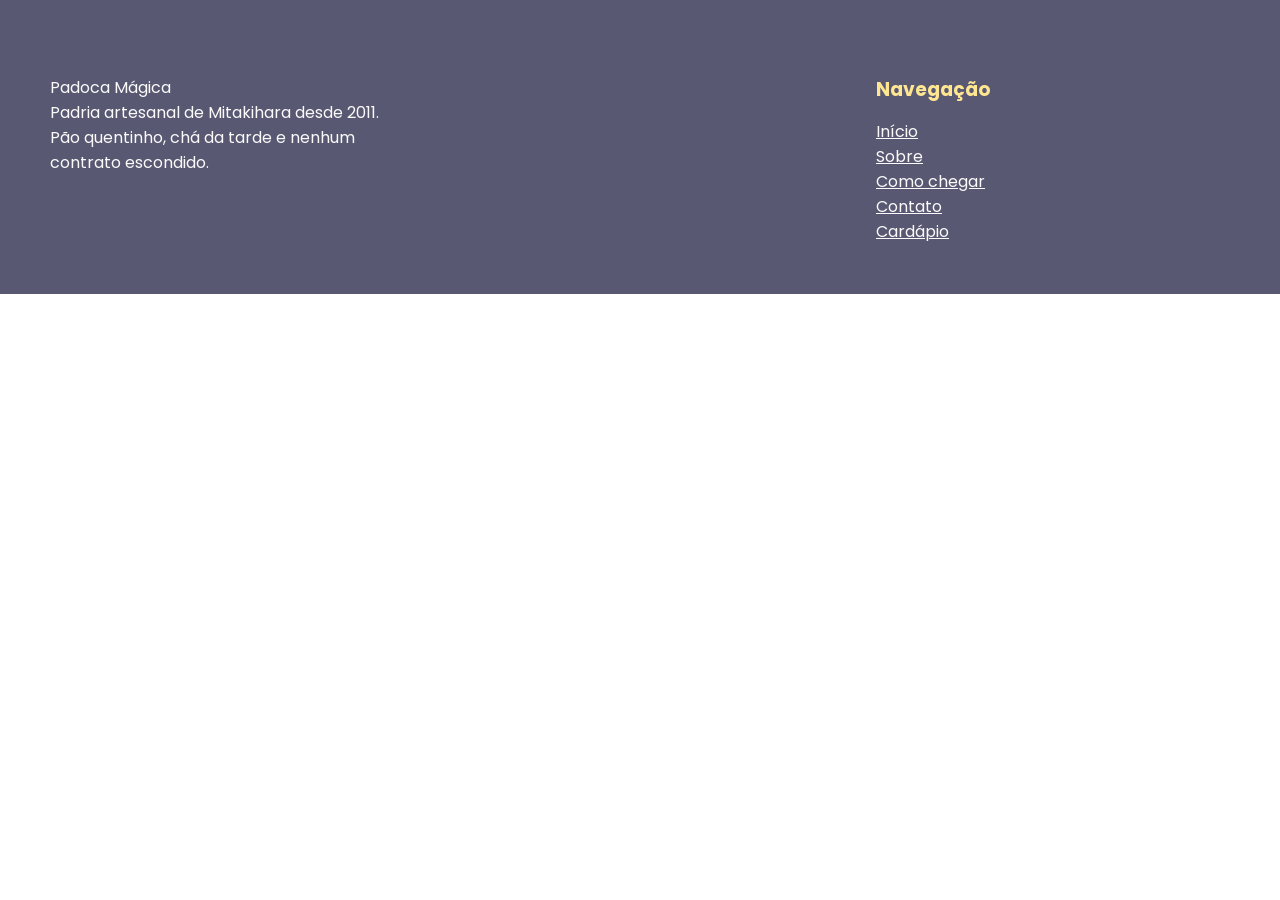
==== cardapio.html @ 5ad0eeea "Fazendo o carápio" ====
<!DOCTYPE html>
<html lang="en">
<head>
    <meta charset="UTF-8">
    <meta name="viewport" content="width=device-width, initial-scale=1.0">
    <title>Cardápio</title>
    <link rel="stylesheet" href="./css/cardapio.css" />
    <link rel="shortcut icon" href="./assets/img/LogoImage.png" type="image.png">
</head>
<body>
    <header id="header" class="header"></header>
    <nav class="navigation">
            <a href="./index.html#inicio">Início</a>
            <a href="./index.html#sobre">Sobre</a>
            <a href="./index.html#comochegar">Como chegar</a>
            <a href="./index.html#contato">Contato</a>
            <a href="./cardapio.html">Cardápio</a>
        </nav>
        </header>

        <main>

        </main>

        <footer id="footer" class="footer">
        <div class="rodapeContainer">
            <div class="rodapeColuna">
                <p class="logoRodape">Padoca Mágica</p>
                <p>Padria artesanal de Mitakihara desde 2011. Pão quentinho, chá da tarde e nenhum contrato escondido.</p>
        </div>
        <div class="rodapeColuna">
            <h3>Navegação</h3>
            <a href="./index.html#inicio">Início</a>
            <a href="./index.html#historia">Sobre</a>
            <a href="./index.html#comoChegar">Como chegar</a>
            <a href="./index.html#contato">Contato</a>
            <a href="./cardapio.html">Cardápio</a>
        </footer>

</body>
</html>
---- css/cardapio.css ----
@import url(home.css);
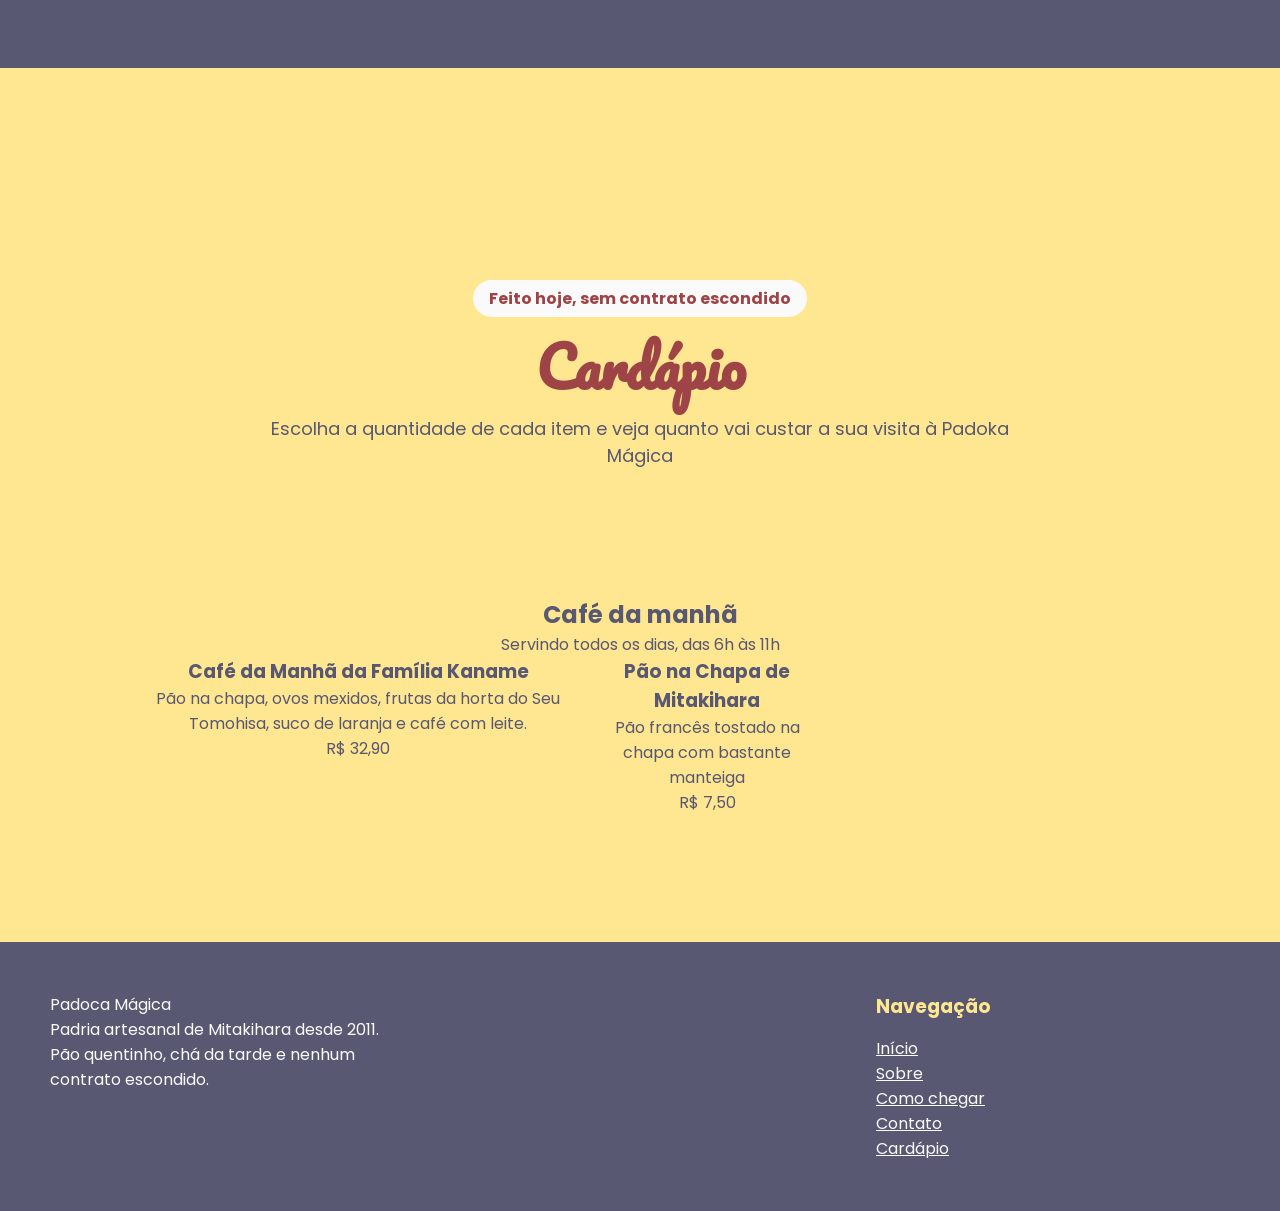
==== commit f2fdf125: "Continuando o cardapio" ====
--- a/cardapio.html
+++ b/cardapio.html
@@ -18,8 +18,36 @@
         </nav>
         </header>
 
-        <main>
+        <main id="content" class="cardapioTopo">
+            <section id="cardapioTopo" class="cardapioTopo">
+                <p class="cardapioTag">Feito hoje, sem contrato escondido</p>
+                <h1 class="cardapioTitulo">Cardápio</h1>
+                <p class="cardapioSubtitulo">Escolha a quantidade de cada item e veja quanto vai custar a sua visita à Padoka Mágica</p>
+            </section>
 
+        <form id="formCardapio" class="cardapioConteudo" action="#">
+            <div class="listaCategorias">
+                <section id="cafeDaManha" class="categoria">
+                    <div class="categoriaheader">
+                        <h2>Café da manhã</h2>
+                        <p>Servindo todos os dias, das 6h às 11h</p>
+                    </div>
+                    <div class="listaItens">
+                        <div class="item">
+                            <h3 class="itemNome">Café da Manhã da Família Kaname</h3>
+                            <p class="itemDescricao">Pão na chapa, ovos mexidos, frutas da horta do Seu Tomohisa, suco de laranja e café com leite.</p>
+                            <p class="itemPreco">R$ 32,90</p>
+                        </div>
+                    <div class="listaItens">
+                        <div class="item">
+                            <h3 class="itemNome">Pão na Chapa de Mitakihara</h3>
+                            <p class="itemDescricao">Pão francês tostado na chapa com bastante manteiga</p>
+                            <p class="itemPreco">R$ 7,50</p>
+                        </div>
+                    </div>
+                </section>
+            </div>
+         </form>
         </main>
 
         <footer id="footer" class="footer">
--- a/css/cardapio.css
+++ b/css/cardapio.css
@@ -1 +1,53 @@
-@import url(home.css);+@import url(layout.css);
+
+.cardapioTopo {
+    background-color: var(--cor-amarela);
+    text-align: center;
+    padding: calc(var(--altura-do-header) + 60px);
+}
+
+.cardapioTag {
+    background-color: var(--cor-branca);
+    color: var(--cor-vermelho);
+    font-weight: bold;
+
+    width: fit-content;
+    padding: 6px 16px;
+    margin: auto;
+    border-radius: 20px;
+}
+
+.cardapioTitulo {
+    color: var(--cor-vermelho);
+
+    font-family: 'Fonte Titulo';
+    font-size: 56px;
+}
+
+.cardapioSubtitulo {
+    font-size: large;
+    margin: auto;
+}
+
+.cardapioConteudo {
+    display: flex;
+    align-items: flex-start;
+}
+
+.listaCategorias {
+    display: flex;
+    flex-direction: column;
+}
+
+.categoriaHeader {
+    border-bottom: 3px solid var(--cor-azul);
+}
+
+.listaItens {
+    display: flex;
+    gap: 20px;
+}
+
+.item {
+    width: 45%;
+}
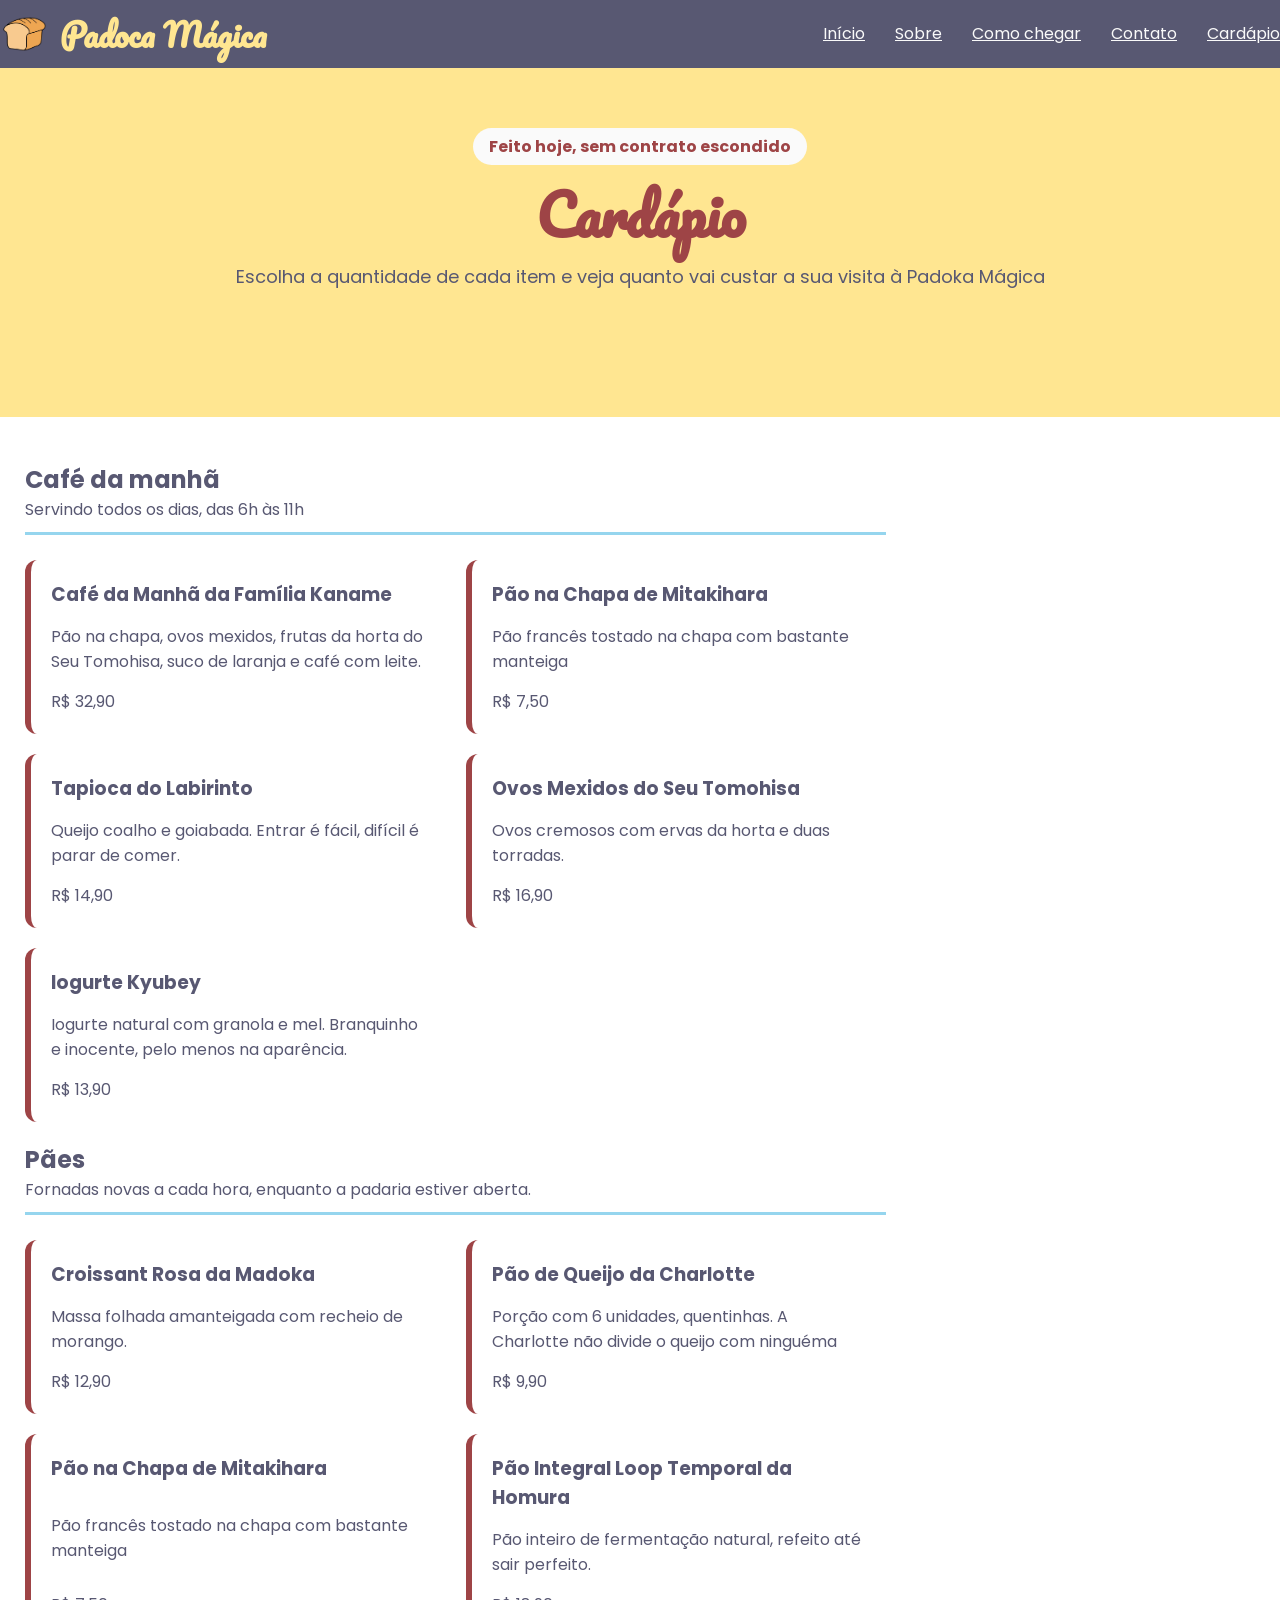
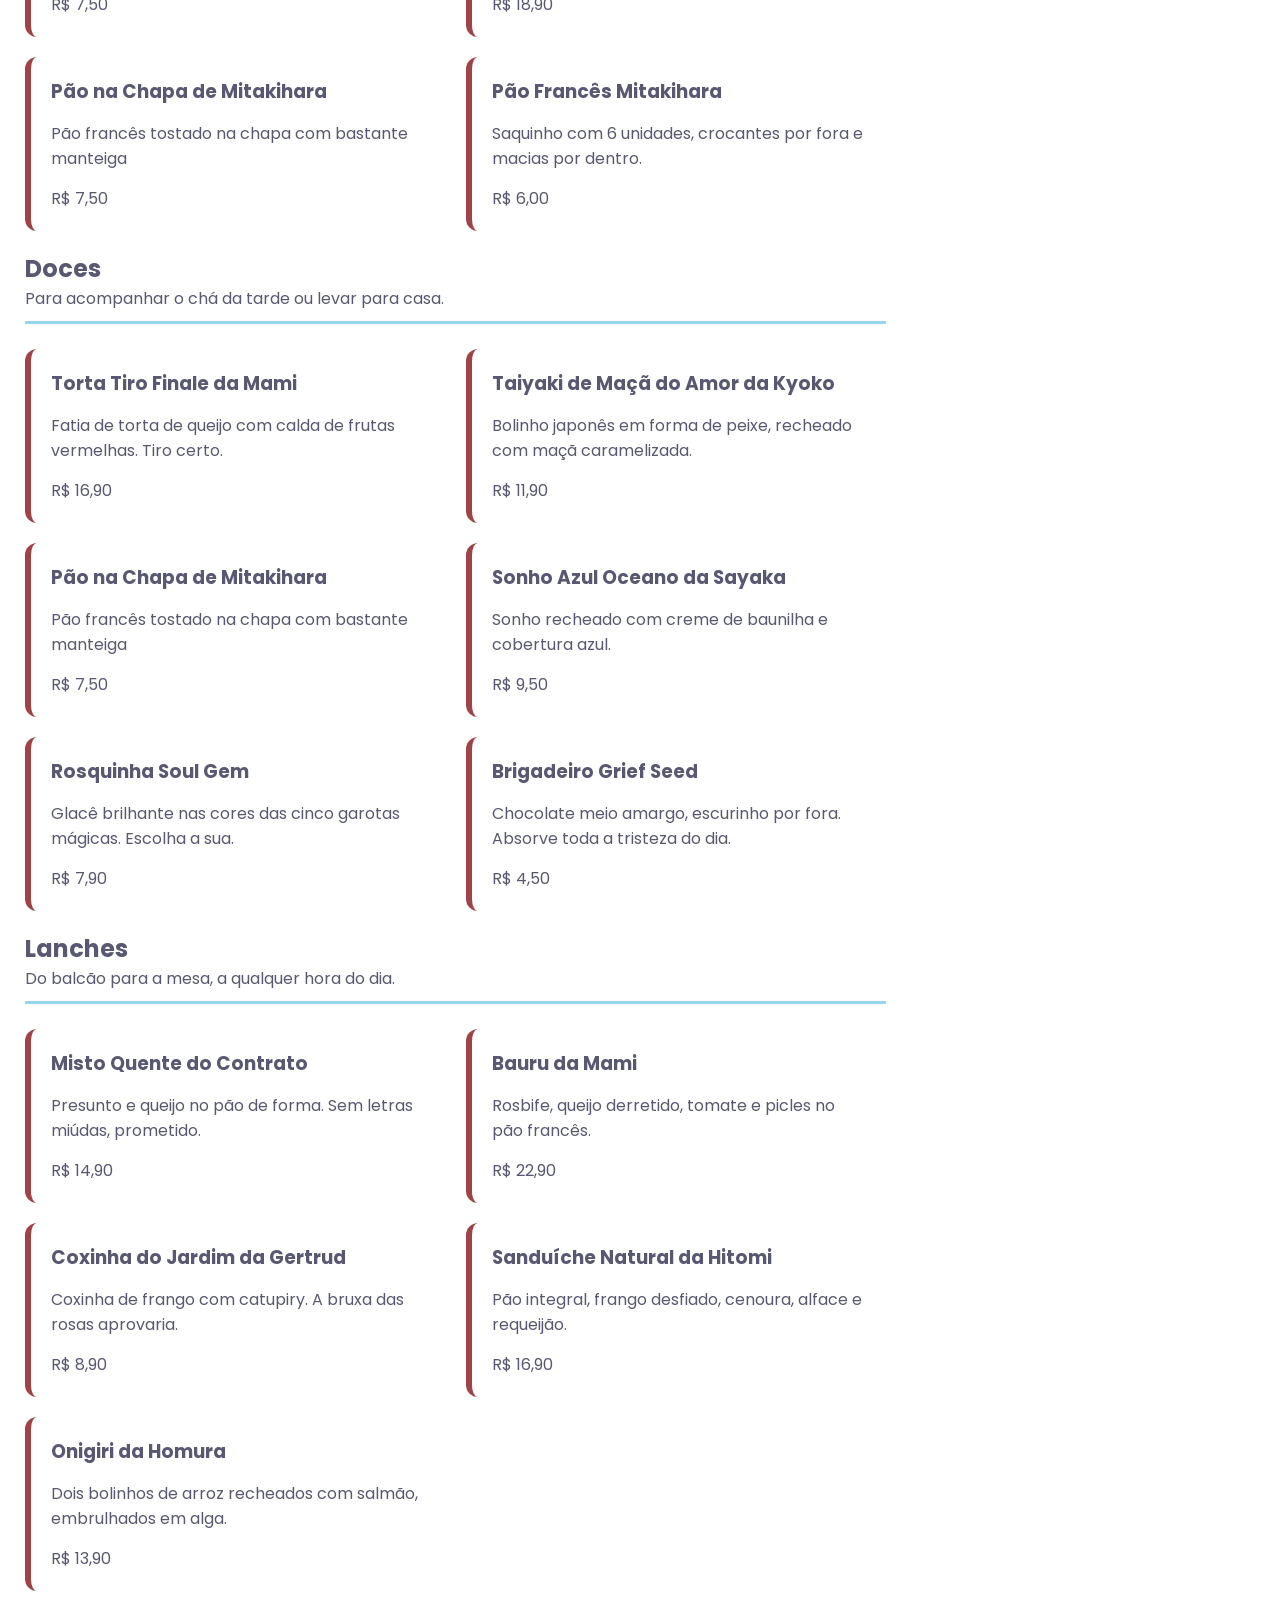
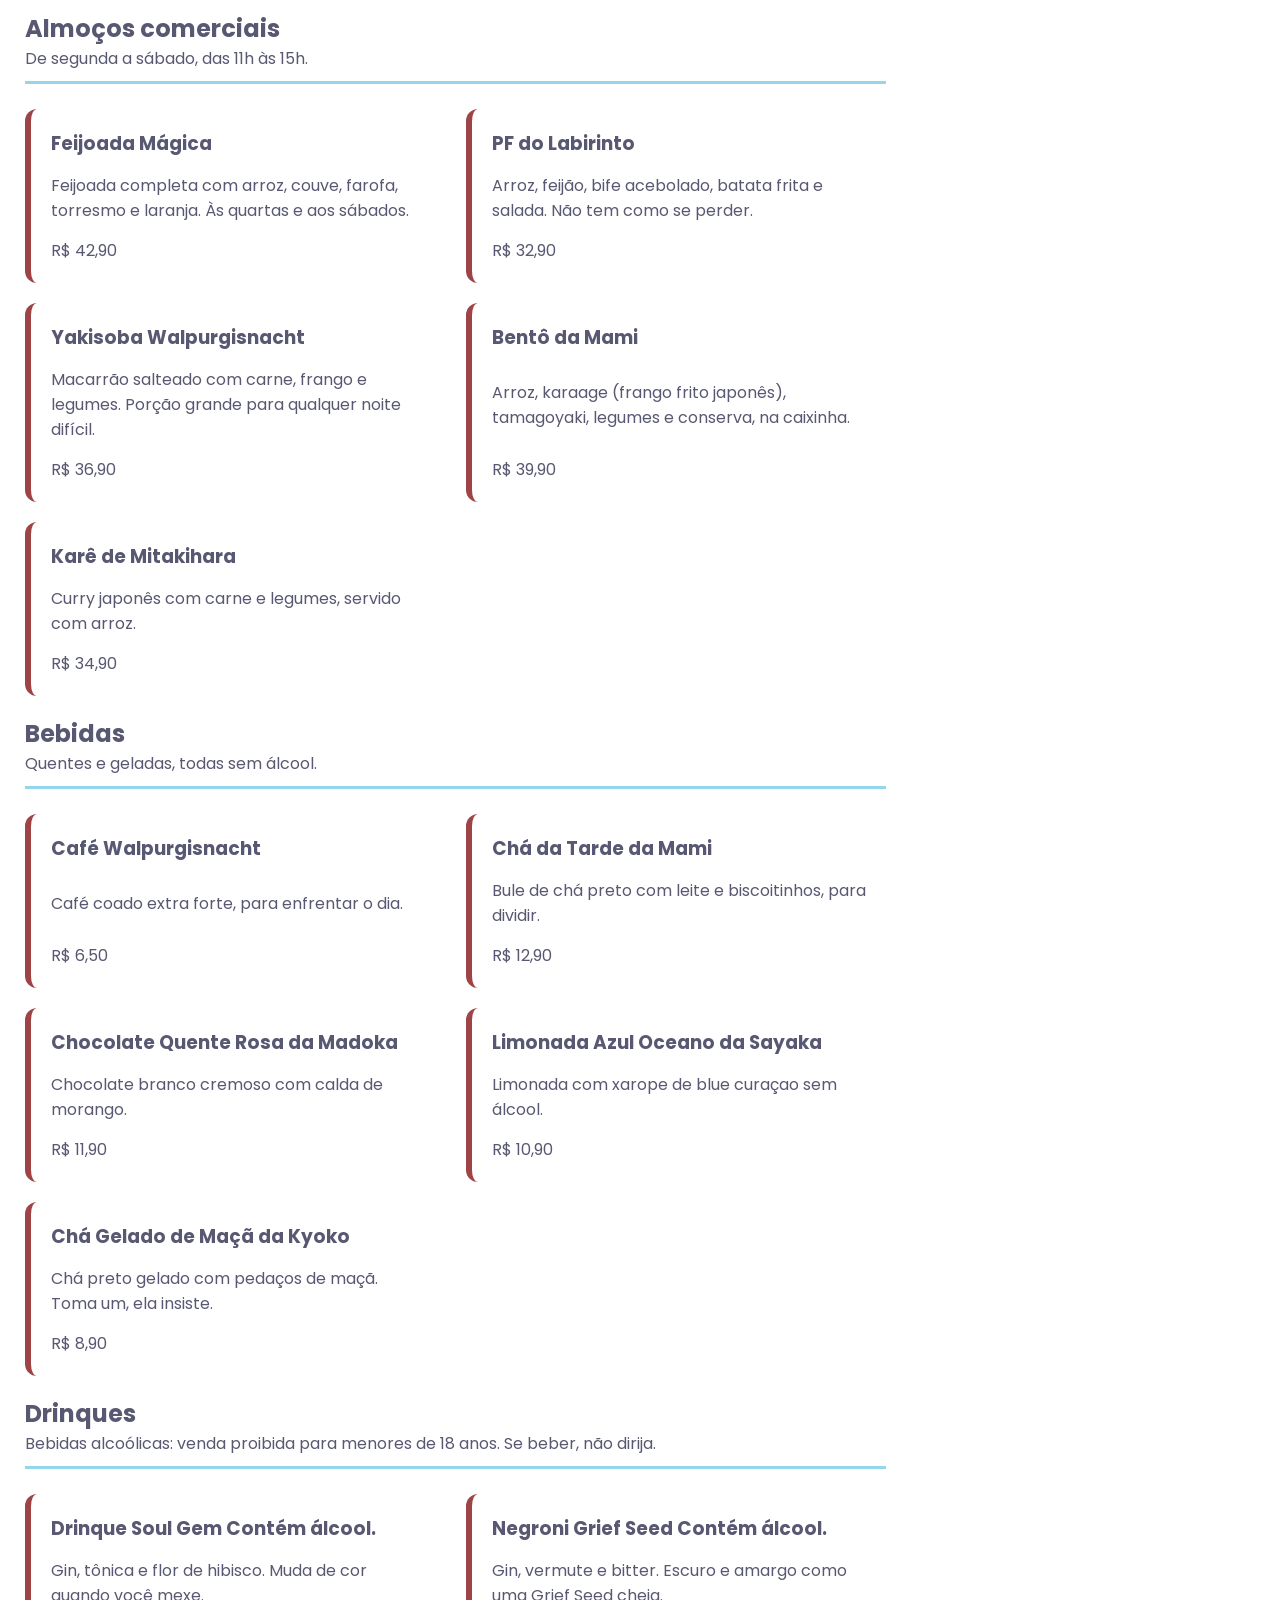
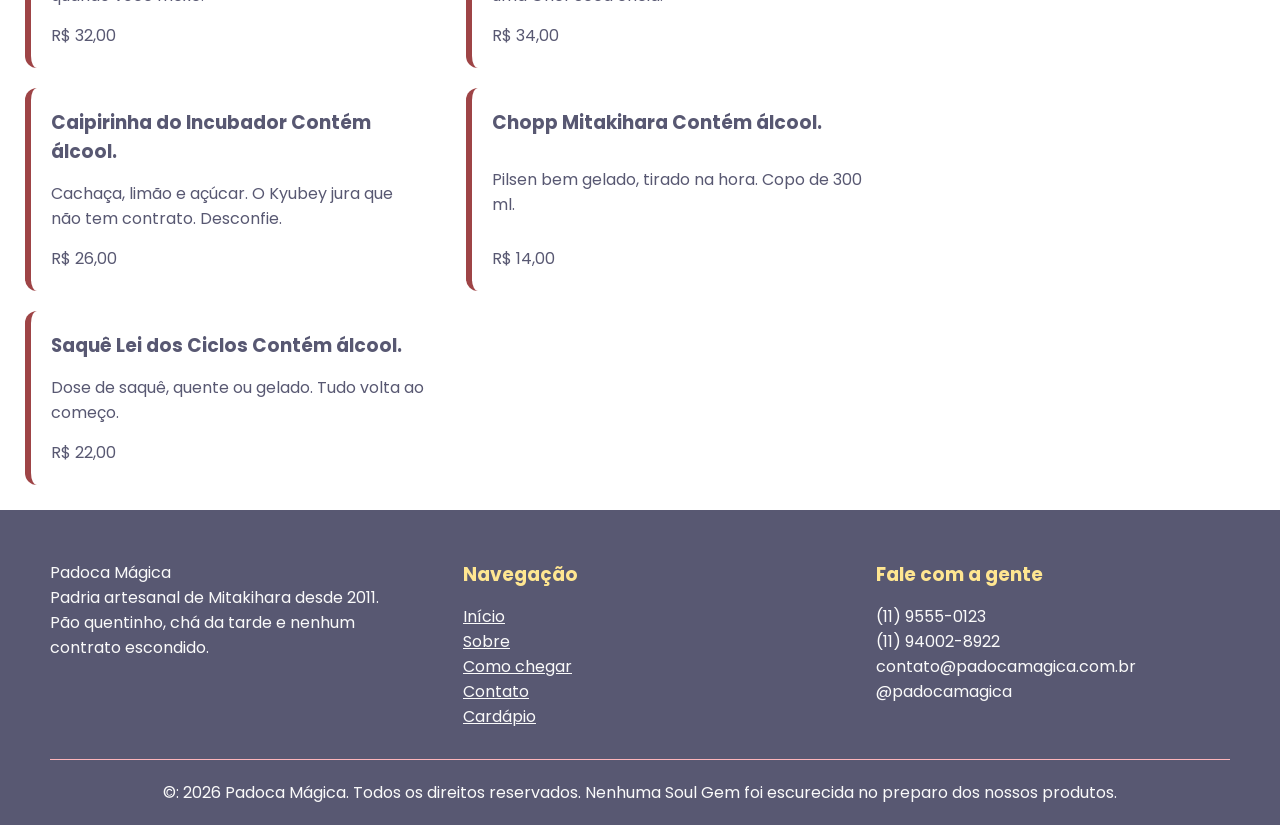
==== commit df750ee9: "Cardápio quase completo, falta detalhes" ====
--- a/cardapio.html
+++ b/cardapio.html
@@ -1,69 +1,380 @@
 <!DOCTYPE html>
-<html lang="en">
+<html lang="pt-BR">
+
 <head>
     <meta charset="UTF-8">
     <meta name="viewport" content="width=device-width, initial-scale=1.0">
     <title>Cardápio</title>
-    <link rel="stylesheet" href="./css/cardapio.css" />
-    <link rel="shortcut icon" href="./assets/img/LogoImage.png" type="image.png">
+    <link rel="stylesheet" href="./css/cardapio.css">
 </head>
+
 <body>
-    <header id="header" class="header"></header>
-    <nav class="navigation">
-            <a href="./index.html#inicio">Início</a>
-            <a href="./index.html#sobre">Sobre</a>
-            <a href="./index.html#comochegar">Como chegar</a>
-            <a href="./index.html#contato">Contato</a>
-            <a href="./cardapio.html">Cardápio</a>
+    <header id="header" class="header">
+        <div class="logoContainer">
+            <img src="./assets/img/LogoImage.png" alt="Logo da Padoca">
+            <h1>Padoca Mágica</h1>
+        </div>
+
+        <nav class="navigation">
+            <a href="./index.html#hero">Início</a>
+            <a href="./index.html#hero">Sobre</a>
+            <a href="./index.html#hero">Como chegar</a>
+            <a href="./index.html#hero">Contato</a>
+            <a href="">Cardápio</a>
         </nav>
-        </header>
-
-        <main id="content" class="cardapioTopo">
-            <section id="cardapioTopo" class="cardapioTopo">
-                <p class="cardapioTag">Feito hoje, sem contrato escondido</p>
-                <h1 class="cardapioTitulo">Cardápio</h1>
-                <p class="cardapioSubtitulo">Escolha a quantidade de cada item e veja quanto vai custar a sua visita à Padoka Mágica</p>
-            </section>
+    </header>
+
+    <main id="content" class="content">
+        <section id="cardapioTopo" class="cardapioTopo">
+            <p class="cardapioTag">Feito hoje, sem contrato escondido</p>
+            <h1 class="cardapioTitulo">Cardápio</h1>
+            <p class="cardapioSubtitulo">Escolha a quantidade de cada item e veja quanto vai custar a sua visita à
+                Padoka Mágica</p>
+        </section>
 
         <form id="formCardapio" class="cardapioConteudo" action="#">
             <div class="listaCategorias">
                 <section id="cafeDaManha" class="categoria">
-                    <div class="categoriaheader">
+                    <div class="categoriaHeader">
                         <h2>Café da manhã</h2>
                         <p>Servindo todos os dias, das 6h às 11h</p>
                     </div>
                     <div class="listaItens">
                         <div class="item">
                             <h3 class="itemNome">Café da Manhã da Família Kaname</h3>
-                            <p class="itemDescricao">Pão na chapa, ovos mexidos, frutas da horta do Seu Tomohisa, suco de laranja e café com leite.</p>
+                            <p class="itemDescricao">Pão na chapa, ovos mexidos, frutas da horta do Seu Tomohisa, suco
+                                de laranja e café com leite.</p>
                             <p class="itemPreco">R$ 32,90</p>
                         </div>
-                    <div class="listaItens">
                         <div class="item">
                             <h3 class="itemNome">Pão na Chapa de Mitakihara</h3>
                             <p class="itemDescricao">Pão francês tostado na chapa com bastante manteiga</p>
                             <p class="itemPreco">R$ 7,50</p>
                         </div>
+                        <div class="item">
+                            <h3 class="itemNome">Tapioca do Labirinto</h3>
+                            <p class="itemDescricao">Queijo coalho e goiabada. Entrar é fácil, difícil é parar de
+                                comer.</p>
+                            <p class="itemPreco">R$ 14,90</p>
+                        </div>
+                        <div class="item">
+                            <h3 class="itemNome">Ovos Mexidos do Seu Tomohisa</h3>
+                            <p class="itemDescricao">Ovos cremosos com ervas da horta e duas torradas.</p>
+                            <p class="itemPreco">R$ 16,90</p>
+                        </div>
+                        <div class="item">
+                            <h3 class="itemNome">Iogurte Kyubey</h3>
+                            <p class="itemDescricao">Iogurte natural com granola e mel. Branquinho e inocente, pelo
+                                menos na aparência.</p>
+                            <p class="itemPreco">R$ 13,90</p>
+                        </div>
+                    </div>
+                </section>
+
+
+                <section id="paes" class="categoria">
+                    <div class="categoriaHeader">
+                        <h2>Pães</h2>
+                        <p>Fornadas novas a cada hora, enquanto a padaria estiver aberta.</p>
+                    </div>
+                    <div class="listaItens">
+                        <div class="item">
+                            <h3 class="itemNome">Croissant Rosa da Madoka</h3>
+                            <p class="itemDescricao">Massa folhada amanteigada com recheio de morango.</p>
+                            <p class="itemPreco">R$ 12,90</p>
+                        </div>
+                        <div class="item">
+                            <h3 class="itemNome">Pão de Queijo da Charlotte</h3>
+                            <p class="itemDescricao">Porção com 6 unidades, quentinhas. A Charlotte não
+                                divide o queijo com ninguéma</p>
+                            <p class="itemPreco">R$ 9,90</p>
+                        </div>
+                        <div class="item">
+                            <h3 class="itemNome">Pão na Chapa de Mitakihara</h3>
+                            <p class="itemDescricao">Pão francês tostado na chapa com bastante manteiga</p>
+                            <p class="itemPreco">R$ 7,50</p>
+                        </div>
+                        <div class="item">
+                            <h3 class="itemNome">Pão Integral Loop Temporal da Homura</h3>
+                            <p class="itemDescricao">Pão inteiro de fermentação natural, refeito até sair
+                                perfeito.</p>
+                            <p class="itemPreco">R$ 18,90</p>
+                        </div>
+                        <div class="item">
+                            <h3 class="itemNome">Pão na Chapa de Mitakihara</h3>
+                            <p class="itemDescricao">Pão francês tostado na chapa com bastante manteiga</p>
+                            <p class="itemPreco">R$ 7,50</p>
+                        </div>
+                        <div class="item">
+                            <h3 class="itemNome">Pão Francês Mitakihara</h3>
+                            <p class="itemDescricao">Saquinho com 6 unidades, crocantes por fora e macias
+                                por dentro.</p>
+                            <p class="itemPreco">R$ 6,00</p>
+                        </div>
+                    </div>
+                </section>
+
+
+                <section id="doces" class="categoria">
+                    <div class="categoriaHeader">
+                        <h2>Doces</h2>
+                        <p>Para acompanhar o chá da tarde ou levar para casa.</p>
+                    </div>
+                    <div class="listaItens">
+                        <div class="item">
+                            <h3 class="itemNome">Torta Tiro Finale da Mami</h3>
+                            <p class="itemDescricao">Fatia de torta de queijo com calda de frutas
+                                vermelhas. Tiro certo.</p>
+                            <p class="itemPreco">R$ 16,90</p>
+                        </div>
+                        <div class="item">
+                            <h3 class="itemNome">Taiyaki de Maçã do Amor da Kyoko</h3>
+                            <p class="itemDescricao">Bolinho japonês em forma de peixe, recheado com
+                                maçã caramelizada.</p>
+                            <p class="itemPreco">R$ 11,90</p>
+                        </div>
+                        <div class="item">
+                            <h3 class="itemNome">Pão na Chapa de Mitakihara</h3>
+                            <p class="itemDescricao">Pão francês tostado na chapa com bastante
+                                manteiga</p>
+                            <p class="itemPreco">R$ 7,50</p>
+                        </div>
+                        <div class="item">
+                            <h3 class="itemNome">Sonho Azul Oceano da Sayaka</h3>
+                            <p class="itemDescricao">Sonho recheado com creme de baunilha e
+                                cobertura azul.</p>
+                            <p class="itemPreco">R$ 9,50</p>
+                        </div>
+                        <div class="item">
+                            <h3 class="itemNome">Rosquinha Soul Gem</h3>
+                            <p class="itemDescricao">Glacê brilhante nas cores das cinco garotas
+                                mágicas. Escolha a sua.</p>
+                            <p class="itemPreco">R$ 7,90</p>
+                        </div>
+                        <div class="item">
+                            <h3 class="itemNome">Brigadeiro Grief Seed</h3>
+                            <p class="itemDescricao">Chocolate meio amargo, escurinho por fora.
+                                Absorve toda a tristeza do dia.</p>
+                            <p class="itemPreco">R$ 4,50</p>
+                        </div>
+                    </div>
+                </section>
+
+
+                <section id="lanches" class="categoria">
+                    <div class="categoriaHeader">
+                        <h2>Lanches</h2>
+                        <p>Do balcão para a mesa, a qualquer hora do dia.</p>
+                    </div>
+                    <div class="listaItens">
+                        <div class="item">
+                            <h3 class="itemNome">Misto Quente do Contrato</h3>
+                            <p class="itemDescricao">Presunto e queijo no pão de forma. Sem
+                                letras miúdas, prometido.</p>
+                            <p class="itemPreco">R$ 14,90</p>
+                        </div>
+                        <div class="item">
+                            <h3 class="itemNome">Bauru da Mami</h3>
+                            <p class="itemDescricao">Rosbife, queijo derretido, tomate e
+                                picles no pão francês.</p>
+                            <p class="itemPreco">R$ 22,90</p>
+                        </div>
+                        <div class="item">
+                            <h3 class="itemNome">Coxinha do Jardim da Gertrud</h3>
+                            <p class="itemDescricao">Coxinha de frango com catupiry. A bruxa
+                                das rosas aprovaria.</p>
+                            <p class="itemPreco">R$ 8,90</p>
+                        </div>
+                        <div class="item">
+                            <h3 class="itemNome">Sanduíche Natural da Hitomi</h3>
+                            <p class="itemDescricao">Pão integral, frango desfiado, cenoura,
+                                alface e requeijão.</p>
+                            <p class="itemPreco">R$ 16,90</p>
+                        </div>
+                        <div class="item">
+                            <h3 class="itemNome">Onigiri da Homura</h3>
+                            <p class="itemDescricao">Dois bolinhos de arroz recheados com
+                                salmão, embrulhados em alga.</p>
+                            <p class="itemPreco">R$ 13,90</p>
+                        </div>
+                    </div>
+                </section>
+
+
+                <section id="almoco" class="categoria">
+                    <div class="categoriaHeader">
+                        <h2>Almoços comerciais</h2>
+                        <p>De segunda a sábado, das 11h às 15h.</p>
+                    </div>
+                    <div class="listaItens">
+                        <div class="item">
+                            <h3 class="itemNome">Feijoada Mágica</h3>
+                            <p class="itemDescricao">Feijoada completa com arroz,
+                                couve, farofa, torresmo e laranja. Às quartas e aos
+                                sábados.</p>
+                            <p class="itemPreco">R$ 42,90</p>
+                        </div>
+                        <div class="item">
+                            <h3 class="itemNome">PF do Labirinto</h3>
+                            <p class="itemDescricao">Arroz, feijão, bife acebolado,
+                                batata frita e salada. Não tem como se perder.</p>
+                            <p class="itemPreco">R$ 32,90</p>
+                        </div>
+                        <div class="item">
+                            <h3 class="itemNome">Yakisoba Walpurgisnacht</h3>
+                            <p class="itemDescricao">Macarrão salteado com carne,
+                                frango e legumes. Porção grande para qualquer noite
+                                difícil.</p>
+                            <p class="itemPreco">R$ 36,90</p>
+                        </div>
+                        <div class="item">
+                            <h3 class="itemNome">Bentô da Mami</h3>
+                            <p class="itemDescricao">Arroz, karaage (frango frito
+                                japonês), tamagoyaki, legumes e conserva, na
+                                caixinha.</p>
+                            <p class="itemPreco">R$ 39,90</p>
+                        </div>
+                        <div class="item">
+                            <h3 class="itemNome">Karê de Mitakihara</h3>
+                            <p class="itemDescricao">Curry japonês com carne e
+                                legumes, servido com arroz.</p>
+                            <p class="itemPreco">R$ 34,90</p>
+                        </div>
+                    </div>
+                </section>
+
+
+                <section id="bebidas" class="categoria">
+                    <div class="categoriaHeader">
+                        <h2>Bebidas</h2>
+                        <p>Quentes e geladas, todas sem álcool.</p>
+                    </div>
+                    <div class="listaItens">
+                        <div class="item">
+                            <h3 class="itemNome">Café Walpurgisnacht</h3>
+                            <p class="itemDescricao">Café coado extra forte,
+                                para enfrentar o dia.</p>
+                            <p class="itemPreco">R$ 6,50</p>
+                        </div>
+                        <div class="item">
+                            <h3 class="itemNome">Chá da Tarde da Mami</h3>
+                            <p class="itemDescricao">Bule de chá preto com
+                                leite e biscoitinhos, para dividir.</p>
+                            <p class="itemPreco">R$ 12,90</p>
+                        </div>
+                        <div class="item">
+                            <h3 class="itemNome">Chocolate Quente Rosa da
+                                Madoka</h3>
+                            <p class="itemDescricao">Chocolate branco
+                                cremoso com calda de morango.</p>
+                            <p class="itemPreco">R$ 11,90</p>
+                        </div>
+                        <div class="item">
+                            <h3 class="itemNome">Limonada Azul Oceano da
+                                Sayaka</h3>
+                            <p class="itemDescricao">Limonada com xarope de
+                                blue curaçao sem álcool.</p>
+                            <p class="itemPreco">R$ 10,90</p>
+                        </div>
+                        <div class="item">
+                            <h3 class="itemNome">Chá Gelado de Maçã da Kyoko
+                            </h3>
+                            <p class="itemDescricao">Chá preto gelado com
+                                pedaços de maçã. Toma um, ela insiste.</p>
+                            <p class="itemPreco">R$ 8,90</p>
+                        </div>
+                    </div>
+                </section>
+
+
+                <section id="drinques" class="categoria">
+                    <div class="categoriaHeader">
+                        <h2>Drinques</h2>
+                        <p>Bebidas alcoólicas: venda
+                            proibida para menores de 18
+                            anos. Se beber, não dirija.</p>
+                    </div>
+                    <div class="listaItens">
+                        <div class="item">
+                            <h3 class="itemNome">Drinque Soul
+                                Gem
+                                Contém álcool.</h3>
+                            <p class="itemDescricao">Gin, tônica
+                                e flor de hibisco. Muda de cor
+                                quando você mexe.</p>
+                            <p class="itemPreco">R$ 32,00</p>
+                        </div>
+                        <div class="item">
+                            <h3 class="itemNome">Negroni Grief
+                                Seed
+                                Contém álcool.</h3>
+                            <p class="itemDescricao">Gin,
+                                vermute e bitter. Escuro e
+                                amargo como uma Grief Seed
+                                cheia.</p>
+                            <p class="itemPreco">R$ 34,00</p>
+                        </div>
+                        <div class="item">
+                            <h3 class="itemNome">Caipirinha do
+                                Incubador
+                                Contém álcool.</h3>
+                            <p class="itemDescricao">Cachaça,
+                                limão e açúcar. O Kyubey jura
+                                que não tem contrato. Desconfie.
+                            </p>
+                            <p class="itemPreco">R$ 26,00</p>
+                        </div>
+                        <div class="item">
+                            <h3 class="itemNome">Chopp
+                                Mitakihara
+                                Contém álcool.</h3>
+                            <p class="itemDescricao">Pilsen bem
+                                gelado, tirado na hora. Copo de
+                                300 ml.</p>
+                            <p class="itemPreco">R$ 14,00</p>
+                        </div>
+                        <div class="item">
+                            <h3 class="itemNome">Saquê Lei dos
+                                Ciclos
+                                Contém álcool.</h3>
+                            <p class="itemDescricao">Dose de
+                                saquê, quente ou gelado. Tudo
+                                volta ao começo.</p>
+                            <p class="itemPreco">R$ 22,00</p>
+                        </div>
                     </div>
                 </section>
             </div>
-         </form>
-        </main>
-
-        <footer id="footer" class="footer">
+        </form>
+    </main>
+
+    <footer id="footer" class="footer">
         <div class="rodapeContainer">
             <div class="rodapeColuna">
                 <p class="logoRodape">Padoca Mágica</p>
-                <p>Padria artesanal de Mitakihara desde 2011. Pão quentinho, chá da tarde e nenhum contrato escondido.</p>
+                <p>Padria artesanal de Mitakihara desde 2011. Pão quentinho, chá da tarde e nenhum contrato escondido.
+                </p>
+            </div>
+            <div class="rodapeColuna">
+                <h3>Navegação</h3>
+                <a href="./index.html#hero">Início</a>
+                <a href="./index.html#historia">Sobre</a>
+                <a href="./index.html#comoChegar">Como chegar</a>
+                <a href="./index.html#contato">Contato</a>
+                <a href="">Cardápio</a>
+            </div>
+            <div class="rodapeColuna">
+                <h3>Fale com a gente</h3>
+                <p>(11) 9555-0123</p>
+                <p>(11) 94002-8922</p>
+                <p>contato@padocamagica.com.br</p>
+                <P>@padocamagica</P>
+            </div>
         </div>
-        <div class="rodapeColuna">
-            <h3>Navegação</h3>
-            <a href="./index.html#inicio">Início</a>
-            <a href="./index.html#historia">Sobre</a>
-            <a href="./index.html#comoChegar">Como chegar</a>
-            <a href="./index.html#contato">Contato</a>
-            <a href="./cardapio.html">Cardápio</a>
-        </footer>
-
+        <div class="copyright">
+            <p>&copy: 2026 Padoca Mágica. Todos os direitos reservados. Nenhuma Soul Gem foi escurecida no preparo dos
+                nossos produtos.</p>
+        </div>
+    </footer>
 </body>
 </html>
--- a/css/cardapio.css
+++ b/css/cardapio.css
@@ -32,22 +32,40 @@
 .cardapioConteudo {
     display: flex;
     align-items: flex-start;
+    padding: 25px;
 }
 
 .listaCategorias {
+    width: 70%;
     display: flex;
     flex-direction: column;
 }
 
 .categoriaHeader {
     border-bottom: 3px solid var(--cor-azul);
+    margin-bottom: 25px;
+    padding-bottom: 10px;
+}
+
+.categoria {
+    margin-top: 20px;
 }
 
 .listaItens {
     display: flex;
+    flex-wrap: wrap;
     gap: 20px;
 }
 
 .item {
-    width: 45%;
+    width: calc(50% - 10px);
+    padding: 20px;
+
+    display: flex;
+    justify-content: space-between;
+    flex-direction: column;
+    align-items: flex-start;
+    gap: 15px;
+    border-left: 6px solid var(--cor-vermelho);
+    border-radius: 12px;
 }
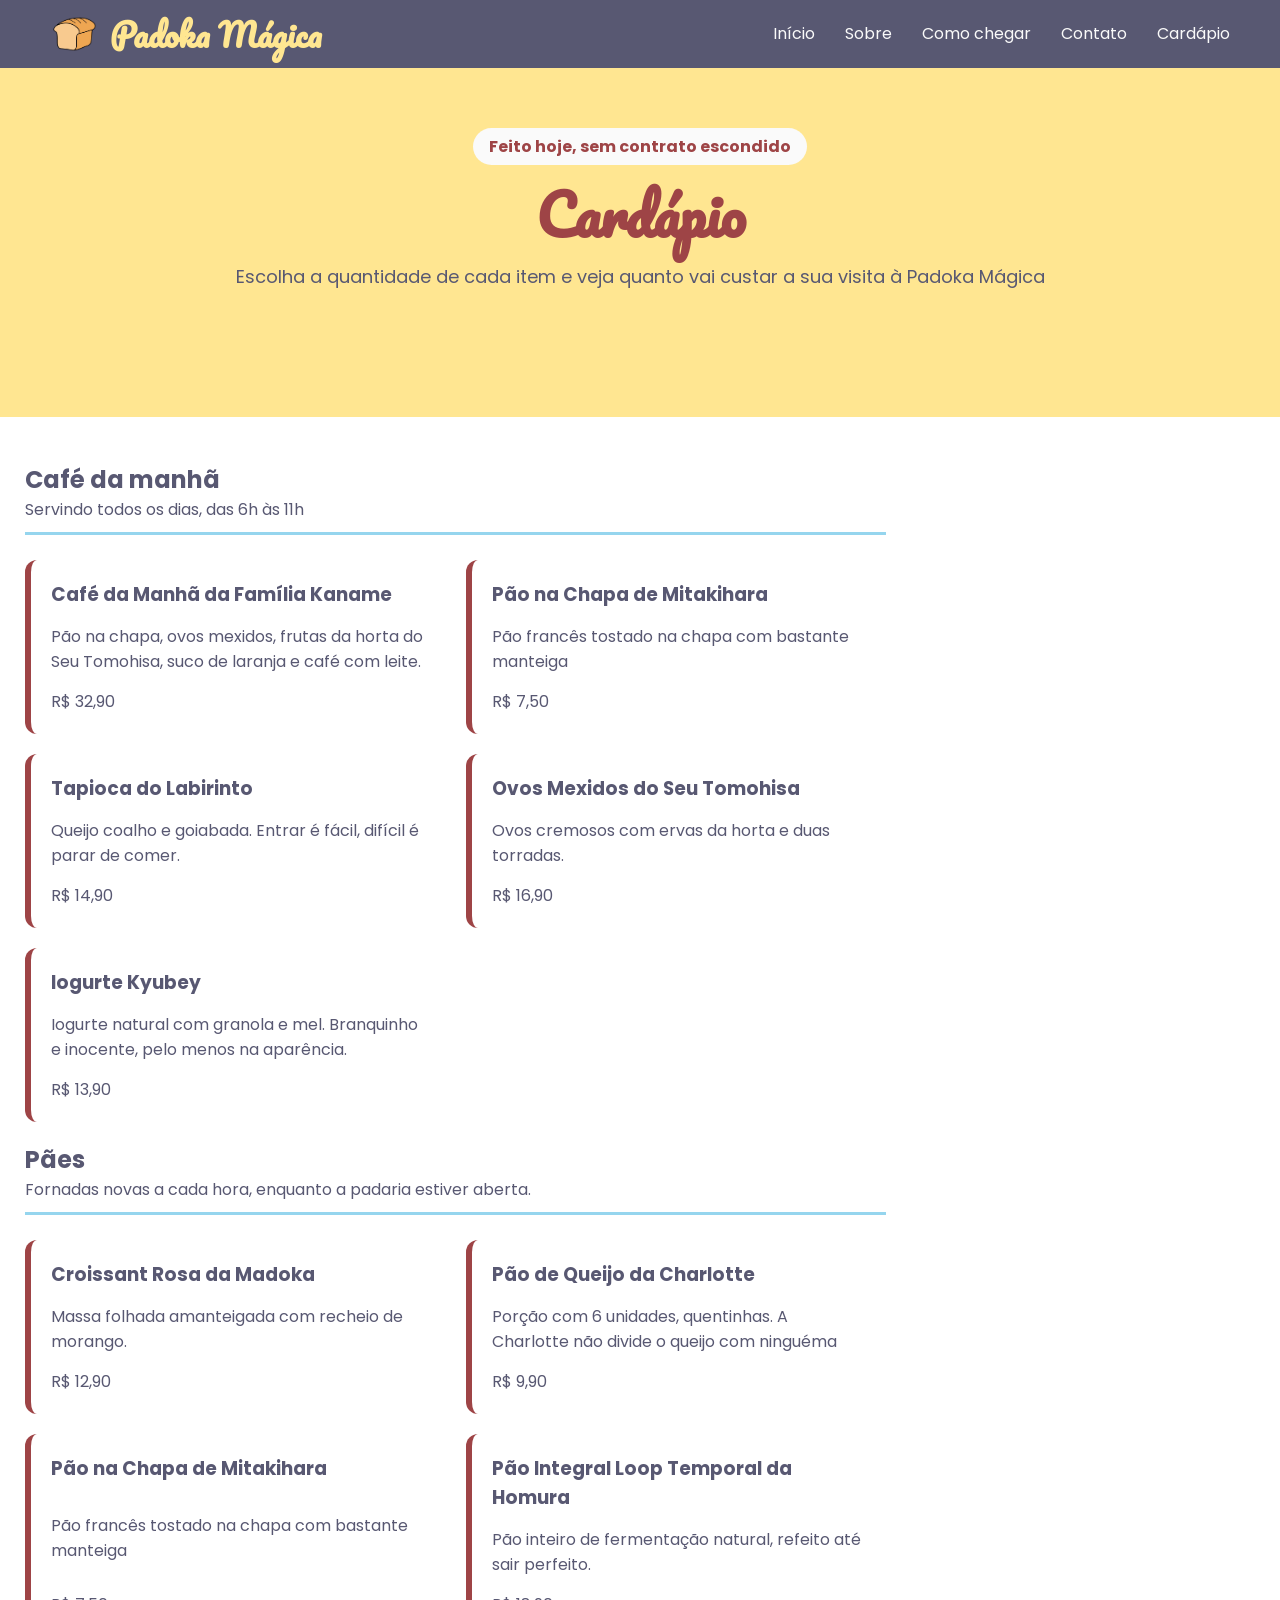
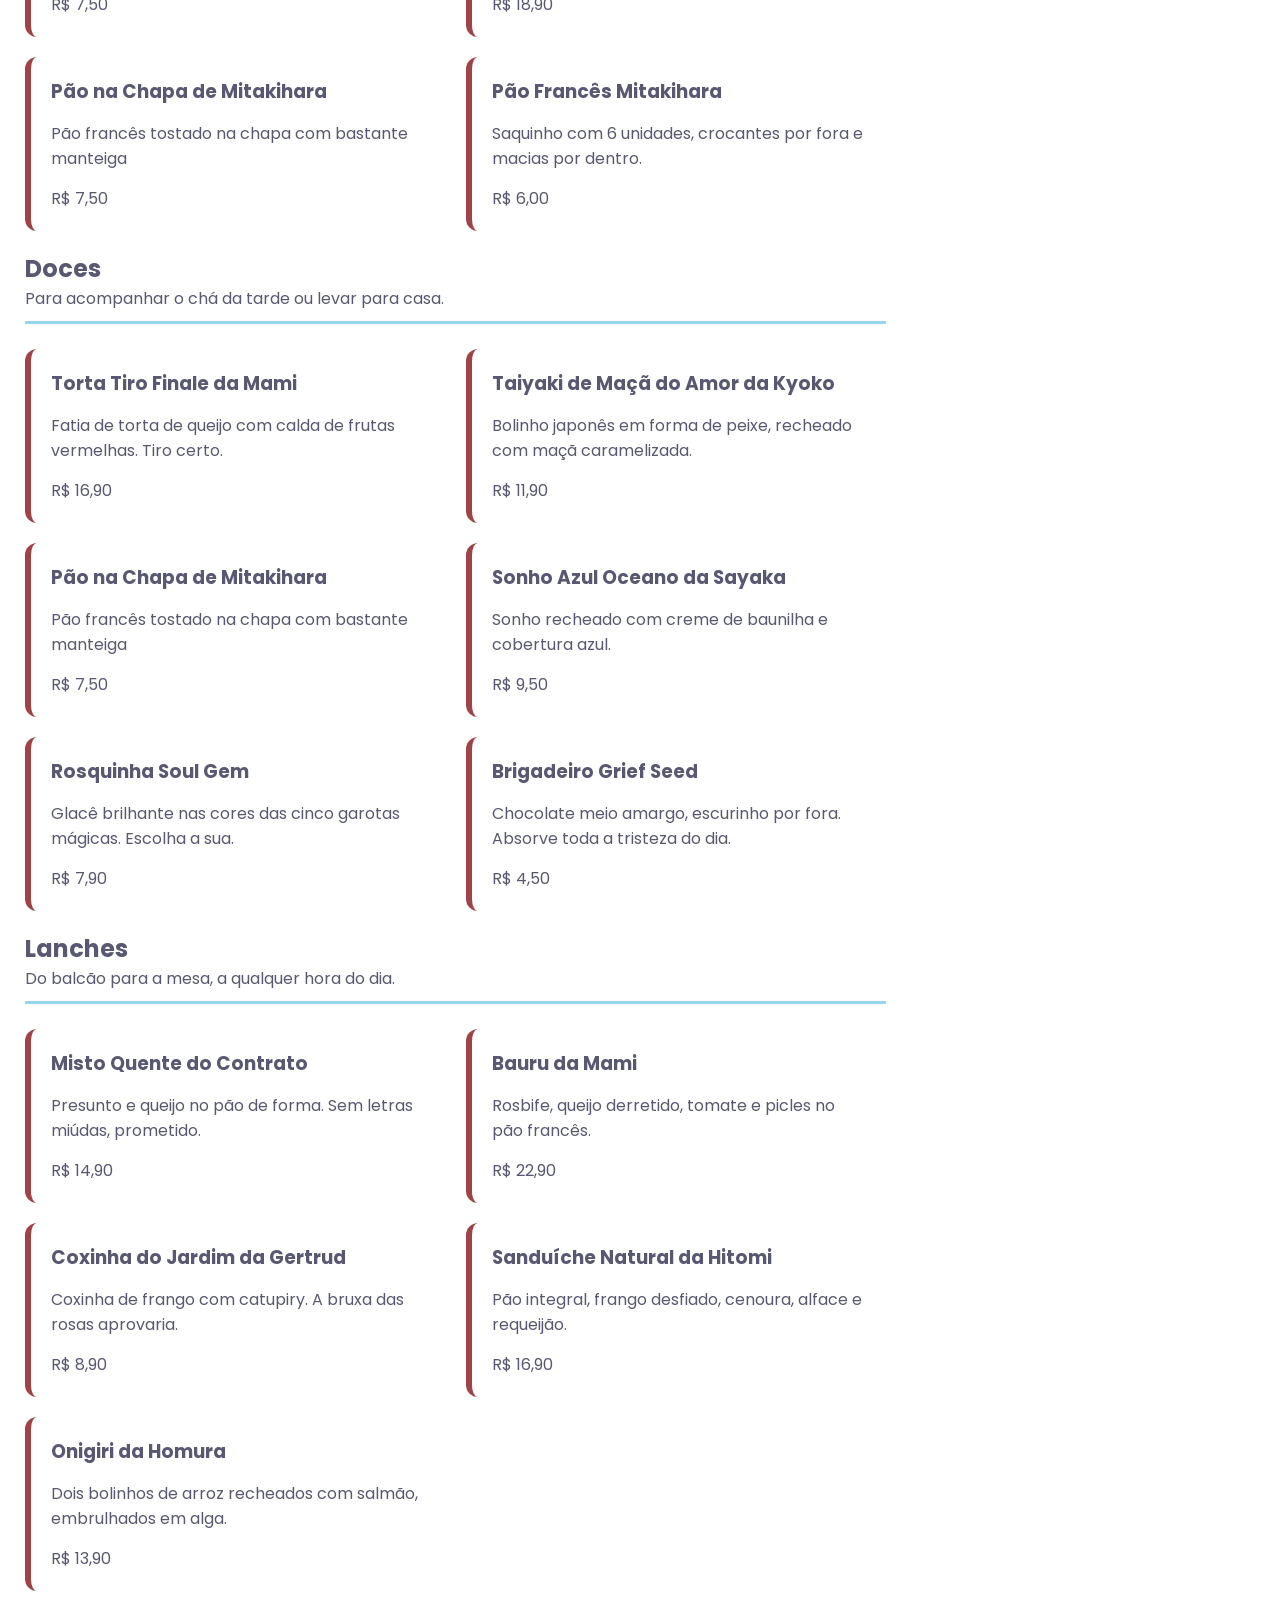
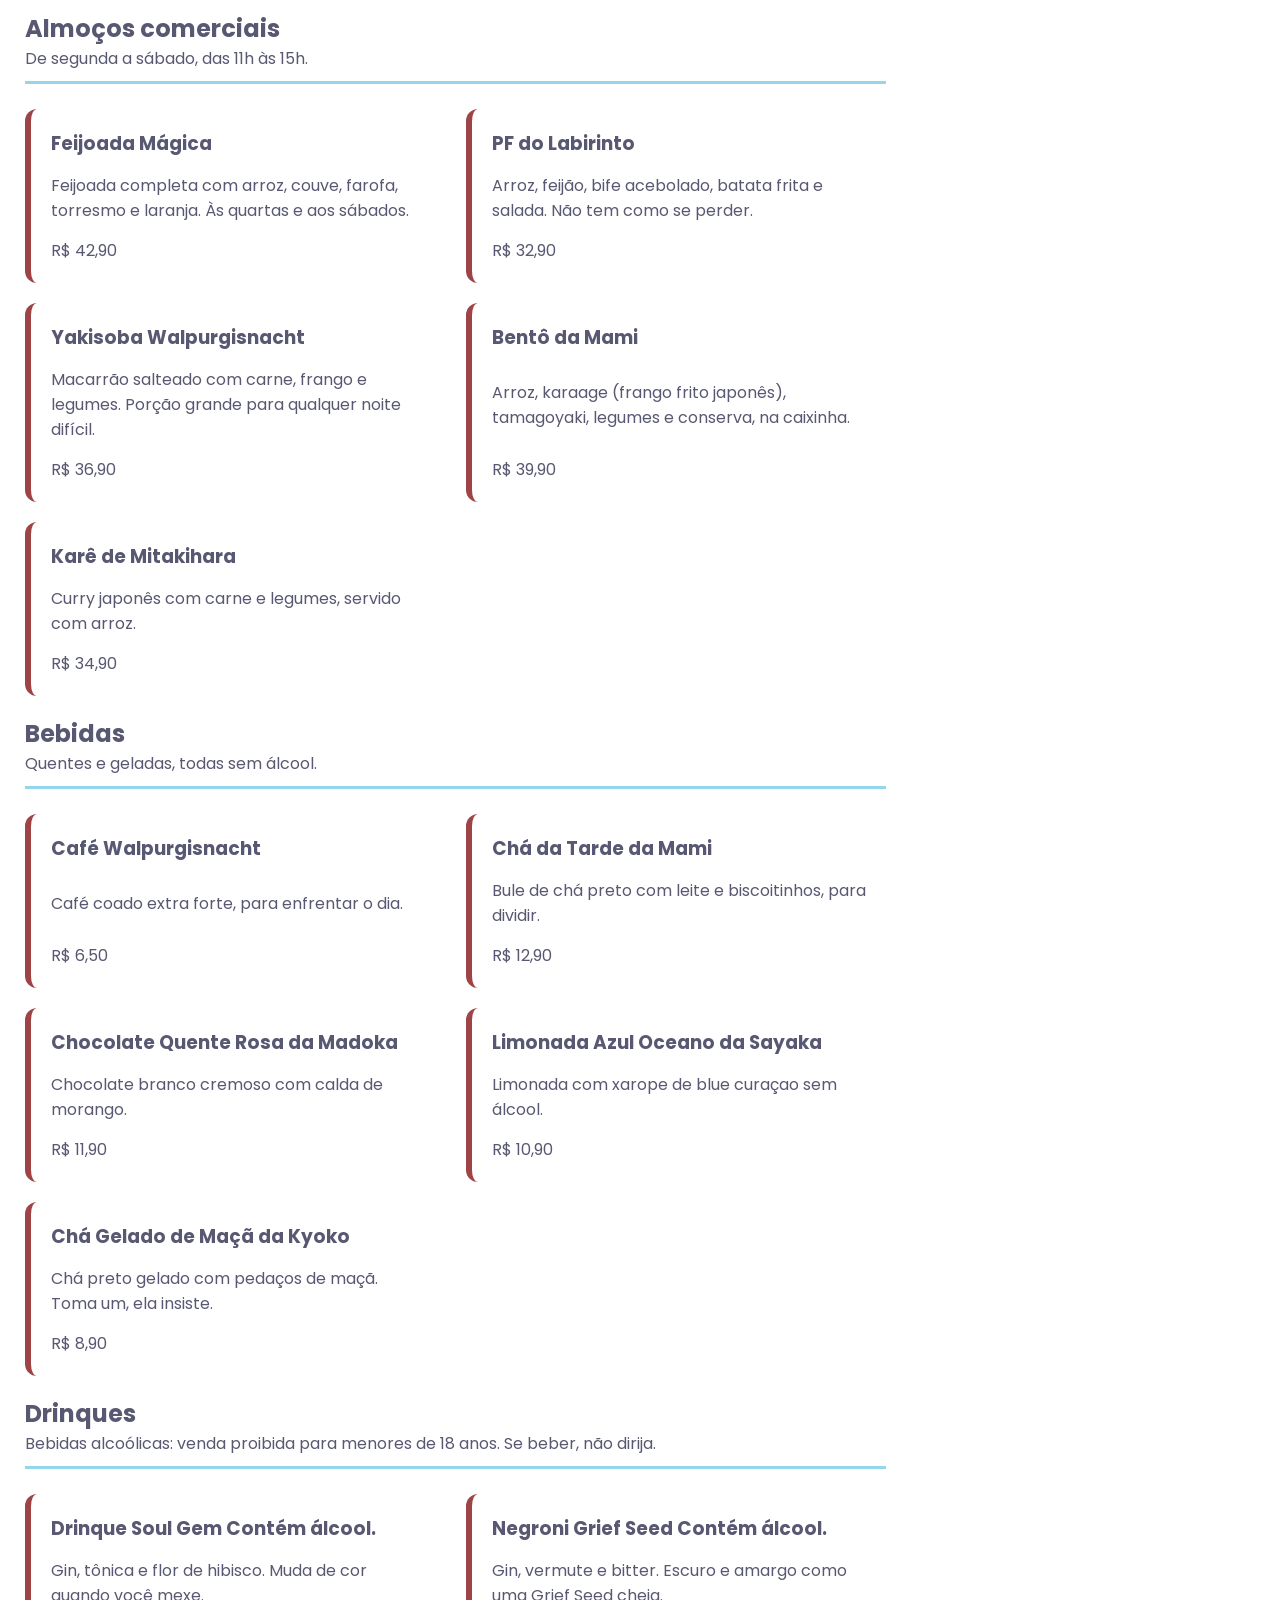
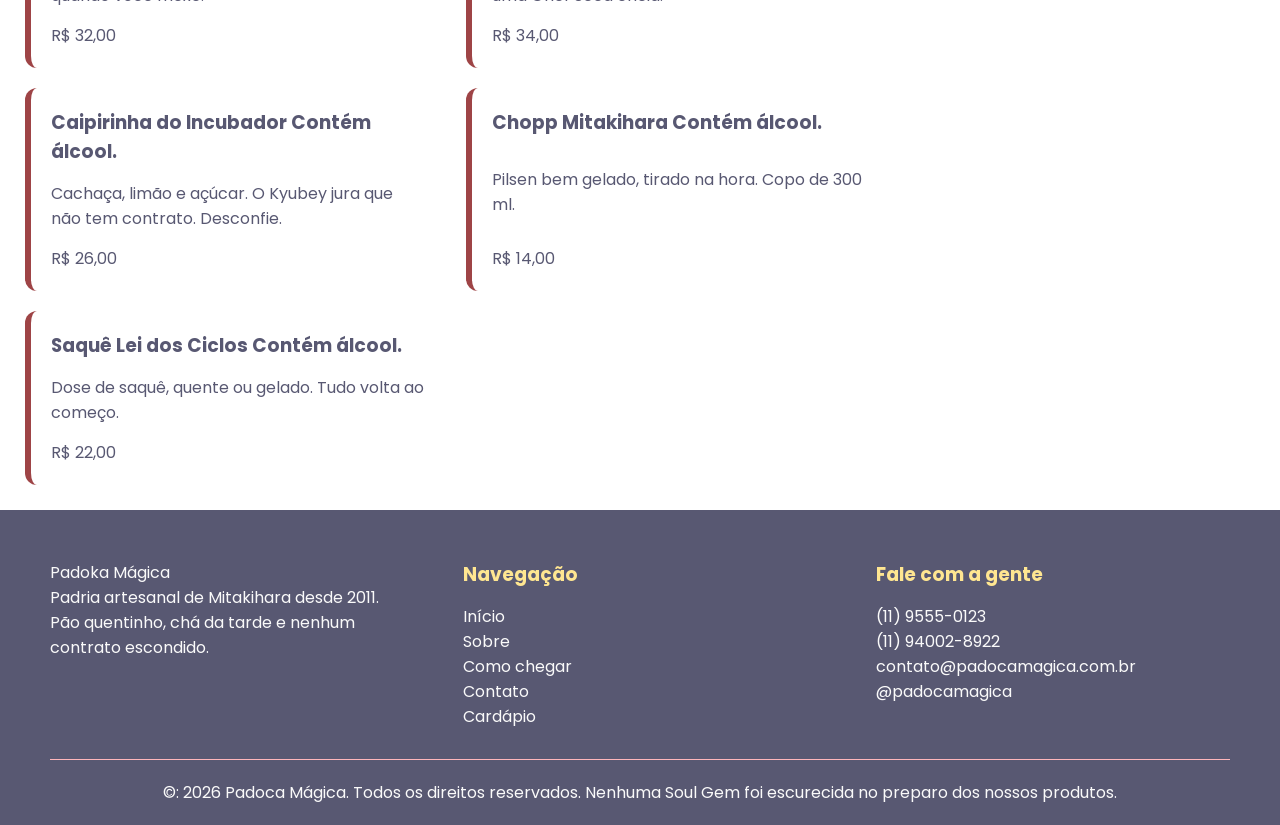
==== commit 388fb520: "Padoca consertado por completo" ====
--- a/cardapio.html
+++ b/cardapio.html
@@ -12,7 +12,7 @@
     <header id="header" class="header">
         <div class="logoContainer">
             <img src="./assets/img/LogoImage.png" alt="Logo da Padoca">
-            <h1>Padoca Mágica</h1>
+            <h1>Padoka Mágica</h1>
         </div>
 
         <nav class="navigation">
@@ -351,7 +351,7 @@
     <footer id="footer" class="footer">
         <div class="rodapeContainer">
             <div class="rodapeColuna">
-                <p class="logoRodape">Padoca Mágica</p>
+                <p class="logoRodape">Padoka Mágica</p>
                 <p>Padria artesanal de Mitakihara desde 2011. Pão quentinho, chá da tarde e nenhum contrato escondido.
                 </p>
             </div>
--- a/css/cardapio.css
+++ b/css/cardapio.css
@@ -1,4 +1,8 @@
 @import url(layout.css);
+
+a {
+    text-decoration:none ;
+}
 
 .cardapioTopo {
     background-color: var(--cor-amarela);
